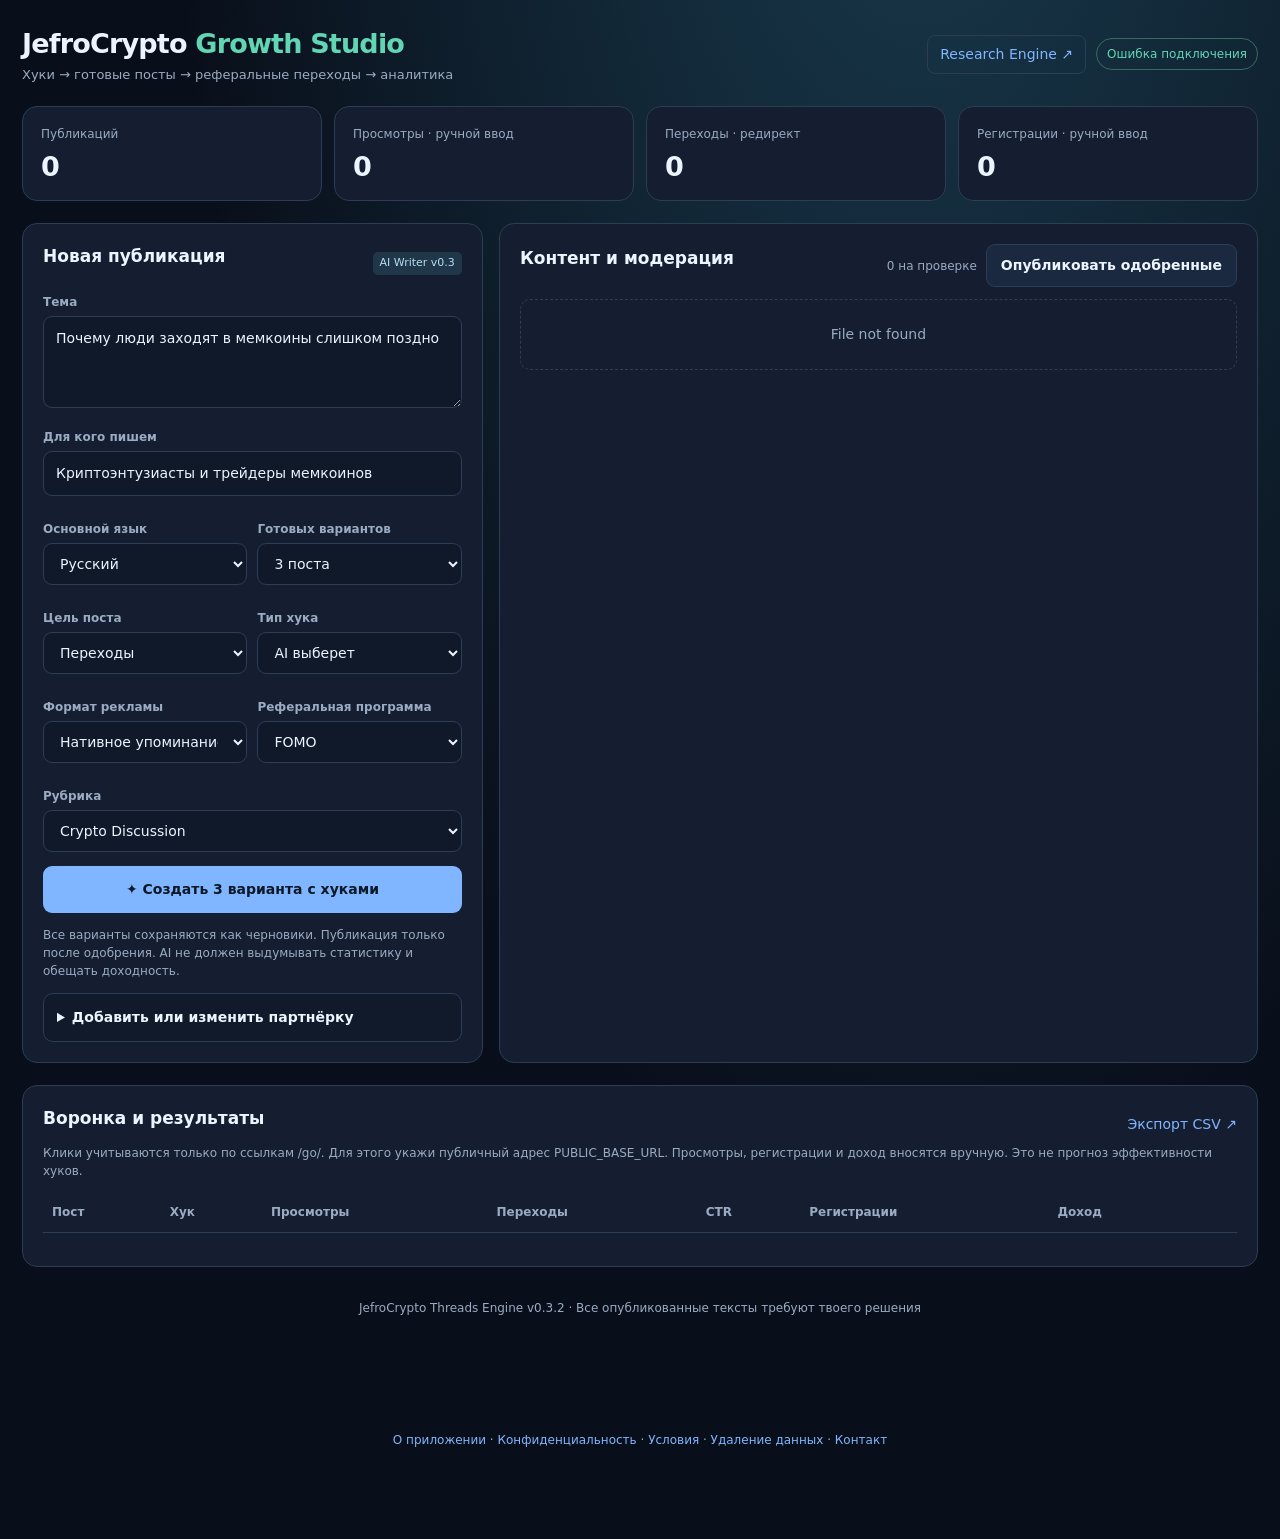
==== app/static/index.html @ 82c60bdb "Add files via upload" ====
<!doctype html>
<html lang="ru">
<head>
<meta charset="utf-8"><meta name="viewport" content="width=device-width, initial-scale=1">
<title>JefroCrypto · Growth Studio</title>
<style>
:root{color-scheme:dark;--bg:#090f1a;--panel:#141e30;--raised:#1b2940;--line:#2c3d55;--ink:#ecf4ff;--muted:#9aabc2;--mint:#62d6b4;--blue:#80b6ff;--orange:#ffc889;--bad:#ff8ba0}
*{box-sizing:border-box}body{margin:0;background:radial-gradient(ellipse at 72% -20%,#193b4e 0%,transparent 58%),var(--bg);color:var(--ink);font:14px/1.5 system-ui,-apple-system,Segoe UI,Arial,sans-serif}a{color:var(--blue);text-decoration:none}a:hover{text-decoration:underline}h1{font-size:27px;letter-spacing:-.8px;margin:0}h2{font-size:17px;margin:0 0 13px}h3{font-size:14px;margin:0}.wrap{max-width:1370px;margin:auto;padding:24px 22px 90px}.top{display:flex;justify-content:space-between;gap:16px;align-items:center;flex-wrap:wrap}.subtitle{color:var(--muted);font-size:13px}.nav{display:flex;gap:10px;align-items:center;flex-wrap:wrap}.nav a{border:1px solid var(--line);border-radius:8px;padding:8px 12px}.chip{font-size:12px;color:var(--mint);border:1px solid #356b62;border-radius:30px;padding:6px 10px}.stats{display:grid;grid-template-columns:repeat(4,1fr);gap:12px;margin:22px 0}.stat,.panel,.post{background:var(--panel);border:1px solid var(--line);border-radius:15px}.stat{padding:16px 18px}.stat strong{font-size:27px;display:block;line-height:1.3;margin-top:5px}.muted{color:var(--muted)}.small{font-size:12px}.layout{display:grid;grid-template-columns:minmax(320px,.85fr) minmax(380px,1.4fr);gap:16px}.panel{padding:20px}.field{margin:10px 0 14px}.field label{display:block;margin-bottom:5px;color:var(--muted);font-size:12px;font-weight:650}.fieldrow{display:grid;grid-template-columns:1fr 1fr;gap:10px}.field input,.field select,.field textarea,dialog input,dialog textarea{width:100%;border:1px solid var(--line);border-radius:9px;background:#10192a;padding:11px 12px;color:var(--ink);font:inherit;outline:0}.field input:focus,.field textarea:focus,.field select:focus{border-color:var(--blue)}.field textarea{min-height:92px;resize:vertical}button{font:inherit;cursor:pointer;border:0;border-radius:9px;padding:10px 14px;background:var(--blue);font-weight:700;color:#0b1828}button:hover{filter:brightness(1.06)}button.secondary{background:var(--raised);color:var(--ink);border:1px solid var(--line)}button.warn{background:#3b2735;color:#ff9eac;border:1px solid #74404b}button:disabled{opacity:.4;cursor:not-allowed}.row{display:flex;align-items:center;gap:9px;flex-wrap:wrap}.space{display:flex;align-items:center;justify-content:space-between;gap:10px;flex-wrap:wrap}.full{width:100%}.notice{font-size:12px;color:var(--muted);margin:13px 0 0}.post{padding:17px;margin-bottom:12px}.postheader{display:flex;gap:12px;justify-content:space-between;align-items:center;margin-bottom:12px}.tag{border-radius:5px;background:#20374a;color:#b4dff1;padding:3px 7px;font-size:11px}.postbody{white-space:pre-wrap;overflow-wrap:anywhere;line-height:1.65;font-size:14px}.postfooter{border-top:1px solid var(--line);margin-top:13px;padding-top:11px}.stack{display:grid;gap:11px}.section{margin-top:22px}.tablewrap{overflow:auto}table{width:100%;border-collapse:collapse;min-width:730px;font-size:13px}th,td{border-bottom:1px solid var(--line);padding:11px 9px;text-align:left}th{font-size:12px;color:var(--muted);font-weight:600}td{vertical-align:middle}.bad{color:var(--bad)}.good{color:var(--mint)}.badge{background:#2a3648;border-radius:7px;padding:4px 7px;font-size:11px}.empty{padding:24px;color:var(--muted);text-align:center;border:1px dashed var(--line);border-radius:10px}.status{font-size:11px;font-weight:700;color:var(--mint)}.status.publish_uncertain{color:var(--bad)}.status.rejected{color:var(--muted)}.status.pending_review{color:var(--orange)}.meter{font-size:12px;color:var(--muted)}.maincta{padding:13px}.subpanel{border:1px solid var(--line);border-radius:10px;padding:13px;margin-top:13px;background:#101a2b}details summary{cursor:pointer;font-weight:650}dialog{background:var(--panel);color:var(--ink);border:1px solid var(--line);padding:22px;border-radius:12px;width:min(440px,92vw)}dialog::backdrop{background:#000a}dialog label{display:block;margin:12px 0 4px;color:var(--muted);font-size:12px}footer{color:var(--muted);text-align:center;font-size:12px;margin-top:32px}
@media(max-width:900px){.layout{grid-template-columns:1fr}.stats{grid-template-columns:repeat(2,1fr)}}@media(max-width:530px){.wrap{padding:18px 12px 60px}.fieldrow{grid-template-columns:1fr}.stats{gap:8px}.stat{padding:10px}.stat strong{font-size:23px}.panel{padding:14px}}
</style>
</head>
<body><main class="wrap">
<header class="top"><div><h1>JefroCrypto <span style="color:var(--mint)">Growth Studio</span></h1><div class="subtitle">Хуки → готовые посты → реферальные переходы → аналитика</div></div><div class="nav"><a href="/research">Research Engine ↗</a><span id="health" class="chip">Проверка…</span></div></header>
<div class="stats"><div class="stat"><span class="muted small">Публикаций</span><strong id="total">0</strong></div><div class="stat"><span class="muted small">Просмотры · ручной ввод</span><strong id="views">0</strong></div><div class="stat"><span class="muted small">Переходы · редирект</span><strong id="clicks">0</strong></div><div class="stat"><span class="muted small">Регистрации · ручной ввод</span><strong id="signups">0</strong></div></div>
<div class="layout">
<section class="panel"><div class="space"><h2>Новая публикация</h2><span class="tag">AI Writer v0.3</span></div>
<div class="field"><label for="topic">Тема</label><textarea id="topic" placeholder="Почему люди заходят в мемкоины слишком поздно">Почему люди заходят в мемкоины слишком поздно</textarea></div>
<div class="field"><label for="audience">Для кого пишем</label><input id="audience" value="Криптоэнтузиасты и трейдеры мемкоинов"></div>
<div class="fieldrow"><div class="field"><label for="language">Основной язык</label><select id="language"><option value="ru" selected>Русский</option><option value="en">English</option></select></div><div class="field"><label for="variants">Готовых вариантов</label><select id="variants"><option value="3" selected>3 поста</option><option value="2">2 поста</option><option value="1">1 пост</option><option value="5">5 постов</option></select></div></div>
<div class="fieldrow"><div class="field"><label for="goal">Цель поста</label><select id="goal"><option value="clicks" selected>Переходы</option><option value="reach">Охват</option><option value="discussion">Обсуждения</option><option value="signup">Регистрации</option></select></div><div class="field"><label for="hook_type">Тип хука</label><select id="hook_type"><option value="auto" selected>AI выберет</option><option value="contrarian">Спорное мнение</option><option value="curiosity">Интрига</option><option value="pain_point">Боль аудитории</option><option value="comparison">Сравнение</option><option value="debate">Дискуссия</option><option value="story">История</option></select></div></div>
<div class="fieldrow"><div class="field"><label for="promotion_style">Формат рекламы</label><select id="promotion_style"><option value="soft" selected>Нативное упоминание</option><option value="none">Без рекламы</option><option value="direct">Прямой оффер</option></select></div><div class="field"><label for="offer_slug">Реферальная программа</label><select id="offer_slug"><option value="fomo">FOMO</option></select></div></div>
<div class="field"><label for="category">Рубрика</label><select id="category"><option>Crypto Discussion</option><option>Memecoins</option><option>Solana / DeFi</option><option>RWA / Tokenization</option><option>Smart Money</option><option>Trading Insights</option><option>FOMO Product</option></select></div>
<button id="generate" class="full maincta" onclick="generatePosts()">✦ Создать 3 варианта с хуками</button><p class="notice">Все варианты сохраняются как черновики. Публикация только после одобрения. AI не должен выдумывать статистику и обещать доходность.</p>
<details class="subpanel"><summary>Добавить или изменить партнёрку</summary><div class="field"><label>Slug · латиницей</label><input id="offer_new_slug" placeholder="my-offer"></div><div class="field"><label>Название</label><input id="offer_new_name" placeholder="Новый продукт"></div><div class="field"><label>Реферальная HTTPS-ссылка</label><input id="offer_new_url" placeholder="https://example.com/ref/..."></div><div class="field"><label>Описание (только проверенные сведения)</label><textarea id="offer_new_desc" placeholder="Что делает продукт"></textarea></div><button class="secondary" onclick="saveOffer()">Сохранить оффер</button><p class="notice">Для обновления укажи существующий slug. Ссылка не отправляется в AI, если реклама выключена.</p></details>
</section>
<section class="panel"><div class="space"><h2>Контент и модерация</h2><div class="row"><span class="small muted" id="pending">0 на проверке</span><button class="secondary" id="publishAll" onclick="publishApproved()">Опубликовать одобренные</button></div></div><div id="generationInfo" class="notice" style="margin:0 0 12px"></div><div id="posts"><div class="empty">Загружаю черновики…</div></div></section>
</div>
<section class="panel section"><div class="space"><h2>Воронка и результаты</h2><a href="/api/growth/export.csv">Экспорт CSV ↗</a></div><div class="small muted" style="margin-bottom:12px">Клики учитываются только по ссылкам /go/. Для этого укажи публичный адрес PUBLIC_BASE_URL. Просмотры, регистрации и доход вносятся вручную. Это не прогноз эффективности хуков.</div><div class="tablewrap"><table><thead><tr><th>Пост</th><th>Хук</th><th>Просмотры</th><th>Переходы</th><th>CTR</th><th>Регистрации</th><th>Доход</th><th></th></tr></thead><tbody id="metricsRows"></tbody></table></div><div id="insight" class="notice"></div><div id="mix" class="notice"></div></section>
<dialog id="metricsDialog"><h2>Результаты поста <span id="metricsTitle"></span></h2><input type="hidden" id="metricPostId"><label>Просмотры</label><input type="number" min="0" id="mviews"><label>Лайки</label><input type="number" min="0" id="mlikes"><label>Ответы</label><input type="number" min="0" id="mreplies"><label>Репосты</label><input type="number" min="0" id="mreposts"><label>Регистрации (из партнёрского кабинета)</label><input type="number" min="0" id="mregistrations"><label>Доход (в выбранной тобой валюте)</label><input type="number" min="0" step="0.01" id="mrevenue"><div class="row" style="margin-top:20px"><button onclick="saveMetrics()">Сохранить</button><button class="secondary" onclick="document.getElementById('metricsDialog').close()">Отмена</button></div></dialog>
<footer>JefroCrypto Threads Engine v0.3.2 · Все опубликованные тексты требуют твоего решения</footer>
</main>
<script>
'use strict';
const $ = id => document.getElementById(id);
let currentRows=[], currentAnalytics=[];
const esc = s=>String(s??'').replace(/[&<>"']/g,c=>({'&':'&amp;','<':'&lt;','>':'&gt;','"':'&quot;',"'":'&#39;'}[c]));
const num = n=>Number(n||0).toLocaleString('ru-RU');
async function api(path,opts={}){const r=await fetch(path,{headers:{'Content-Type':'application/json'},...opts});let d=await r.json().catch(()=>({detail:r.statusText}));if(!r.ok){let msg=typeof d.detail==='string'?d.detail:JSON.stringify(d.detail||d);throw new Error(msg)}return d}
function statusName(s){return ({pending_review:'На проверке',approved:'Одобрен',published:'Опубликован',rejected:'Отклонён',publishing:'Публикуется',publish_uncertain:'Проверить Threads!',draft:'Черновик'})[s]||s}
function postHtml(p){let live=!['published','publishing','publish_uncertain'].includes(p.status);return `<article class="post"><div class="postheader"><div class="row"><span class="tag">${esc(p.hook_type||p.category)}</span>${p.editorial_score!=null?`<span class="meter">Редакторская оценка ${num(p.editorial_score)}/100</span>`:''}<span class="muted small">${esc((p.language||'ru').toUpperCase())}</span></div><span class="status ${esc(p.status)}">${esc(statusName(p.status))}</span></div><div class="postbody" id="post-${p.id}">${esc(p.text)}</div><div class="postfooter row">${live?`<button class="secondary" onclick="editPost(${p.id})">Изменить</button><button onclick="approvePost(${p.id})" ${p.status==='approved'?'disabled':''}>Одобрить</button><button onclick="publishPost(${p.id})" ${p.status!=='approved'?'disabled':''}>Опубликовать</button><button class="warn" onclick="rejectPost(${p.id})">Отклонить</button>`:''}${p.status==='publish_uncertain'?`<button class="warn" onclick="resetPost(${p.id})">Я проверил Threads, сбросить</button>`:''}<button class="secondary" onclick="copyText(${p.id})">Копировать</button></div></article>`}
async function load(){try{const [health,offers,posts,analytics]=await Promise.all([api('/api/health'),api('/api/growth/offers'),api('/api/posts'),api('/api/growth/analytics')]);currentRows=posts;currentAnalytics=analytics.posts;$('health').textContent=`AI ${health.ai_configured?'✓':'×'} · Threads ${health.threads_configured?'✓':'×'}`;$('publishAll').style.display=health.threads_configured?'':'none';$('total').textContent=num(analytics.totals.posts);$('views').textContent=num(analytics.totals.views);$('clicks').textContent=num(analytics.totals.clicks);$('signups').textContent=num(analytics.totals.registrations);$('pending').textContent=posts.filter(p=>p.status==='pending_review'||p.status==='approved').length+' на проверке';$('posts').innerHTML=posts.length?posts.map(postHtml).join(''):'<div class="empty">Пока нет постов. Сгенерируй первый.</div>';let prior=$('offer_slug').value;$('offer_slug').innerHTML=offers.filter(o=>o.active).map(o=>`<option value="${esc(o.slug)}">${esc(o.name)}</option>`).join('');if(offers.some(o=>o.slug===prior&&o.active))$('offer_slug').value=prior;$('metricsRows').innerHTML=currentAnalytics.map(p=>`<tr><td title="${esc(p.text_preview)}">#${p.id} · ${esc(p.status)}</td><td>${esc(p.hook_type||'—')}</td><td>${p.views==null?'—':num(p.views)}</td><td>${num(p.clicks)}</td><td>${p.ctr_percent==null?'—':p.ctr_percent+'%'}</td><td>${p.registrations==null?'—':num(p.registrations)}</td><td>${p.revenue==null?'—':num(p.revenue)}</td><td><button class="secondary" onclick="editMetrics(${p.id})">Внести</button></td></tr>`).join('')||'<tr><td colspan="8" class="muted">Нет данных</td></tr>';$('mix').textContent='Контент-микс (ориентир 70% без промо / 20% нативный / 10% прямой): следующий формат для теста — '+({none:'без рекламы',soft:'нативный',direct:'прямой'})[analytics.content_mix.suggested_next]+'.';$('insight').textContent=analytics.hook_insights.length?'По типам хуков: '+analytics.hook_insights.map(h=>`${h.hook_type} · ${h.ctr_percent??'нет CTR'}% (n=${h.posts})`).join(' · '):'Пока мало данных. После публикаций и первых переходов здесь появится сравнение хуков.';}catch(e){$('health').textContent='Ошибка подключения';$('posts').innerHTML=`<div class="empty bad">${esc(e.message)}</div>`}}
$('variants').addEventListener('change',()=>{$('generate').textContent='✦ Создать '+$('variants').value+' варианта с хуками'});
async function generatePosts(){if(!$('topic').value.trim())return alert('Добавь тему');const btn=$('generate');btn.disabled=true;btn.textContent='AI пишет варианты…';const b={topic:$('topic').value,category:$('category').value,language:$('language').value,goal:$('goal').value,hook_type:$('hook_type').value,promotion_style:$('promotion_style').value,offer_slug:$('promotion_style').value==='none'?null:$('offer_slug').value,audience:$('audience').value,variants:Number($('variants').value)};try{const res=await api('/api/growth/generate',{method:'POST',body:JSON.stringify(b)});$('generationInfo').textContent=`Кампания #${res.campaign_id}: создано ${res.posts.length} черновиков. ${res.tracking_enabled?'Трекинг ссылок включён.':'Переходы пока не считаются: настрой PUBLIC_BASE_URL.'}`;await load()}catch(e){alert('Ошибка генерации: '+e.message)}finally{btn.disabled=false;btn.textContent='✦ Создать '+$('variants').value+' варианта с хуками'}}
async function editPost(id){let p=currentRows.find(x=>x.id===id);const value=prompt('Редактировать текст публикации (до 500 символов):',p.text);if(value===null)return;try{await api(`/api/posts/${id}`,{method:'PATCH',body:JSON.stringify({text:value})});await load()}catch(e){alert(e.message)}}
async function approvePost(id){try{await api(`/api/posts/${id}/approve`,{method:'POST'});await load()}catch(e){alert(e.message)}}
async function rejectPost(id){if(!confirm('Отклонить публикацию?'))return;try{await api(`/api/posts/${id}/reject`,{method:'POST'});await load()}catch(e){alert(e.message)}}
async function publishPost(id){if(!confirm('Опубликовать одобренный пост в Threads?'))return;try{await api(`/api/posts/${id}/publish`,{method:'POST'});await load()}catch(e){alert(e.message);await load()}}
async function resetPost(id){if(!confirm('Ты лично проверил Threads и убедился, что этот пост НЕ опубликован? Иначе будет дубль.'))return;try{await api(`/api/posts/${id}/reset-publish`,{method:'POST'});await load()}catch(e){alert(e.message)}}
async function publishApproved(){if(!confirm('Отправить все одобренные посты в Threads?'))return;try{const r=await api('/api/research/autopublish/run',{method:'POST'});alert(`Опубликовано: ${(r.published||[]).length}; ошибок: ${(r.errors||[]).length}`);await load()}catch(e){alert(e.message)}}
async function copyText(id){const p=currentRows.find(x=>x.id===id);try{await navigator.clipboard.writeText(p.text)}catch(e){prompt('Скопируй текст:',p.text)}}
async function saveOffer(){let slug=$('offer_new_slug').value.trim().toLowerCase(),name=$('offer_new_name').value.trim(),url=$('offer_new_url').value.trim();if(!slug||!name||!url)return alert('Нужны slug, название и ссылка');const body={slug,name,referral_url:url,description:$('offer_new_desc').value,target_audience:'Криптоэнтузиасты',benefits:[],active:true};let exists=[...$('offer_slug').options].some(x=>x.value===slug);try{await api('/api/growth/offers'+(exists?'/'+slug:''),{method:exists?'PUT':'POST',body:JSON.stringify(body)});await load();$('offer_slug').value=slug;alert('Оффер сохранён')}catch(e){alert(e.message)}}
function editMetrics(id){const p=currentAnalytics.find(x=>x.id===id);$('metricsTitle').textContent='#'+id;$('metricPostId').value=id;for(const key of ['views','likes','replies','reposts','registrations','revenue'])$('m'+key).value=p[key]??'';$('metricsDialog').showModal()}
async function saveMetrics(){let body={};for(const key of ['views','likes','replies','reposts','registrations','revenue']){let raw=$('m'+key).value;if(raw!=='')body[key]=Number(raw)}try{await api('/api/growth/posts/'+$('metricPostId').value+'/metrics',{method:'PUT',body:JSON.stringify(body)});$('metricsDialog').close();await load()}catch(e){alert(e.message)}}
load();
</script>
<footer class="wrap"><a href="/meta">О приложении</a> · <a href="/privacy">Конфиденциальность</a> · <a href="/terms">Условия</a> · <a href="/data-deletion">Удаление данных</a> · <a href="mailto:jefrocrypto@gmail.com">Контакт</a></footer>
</body></html>
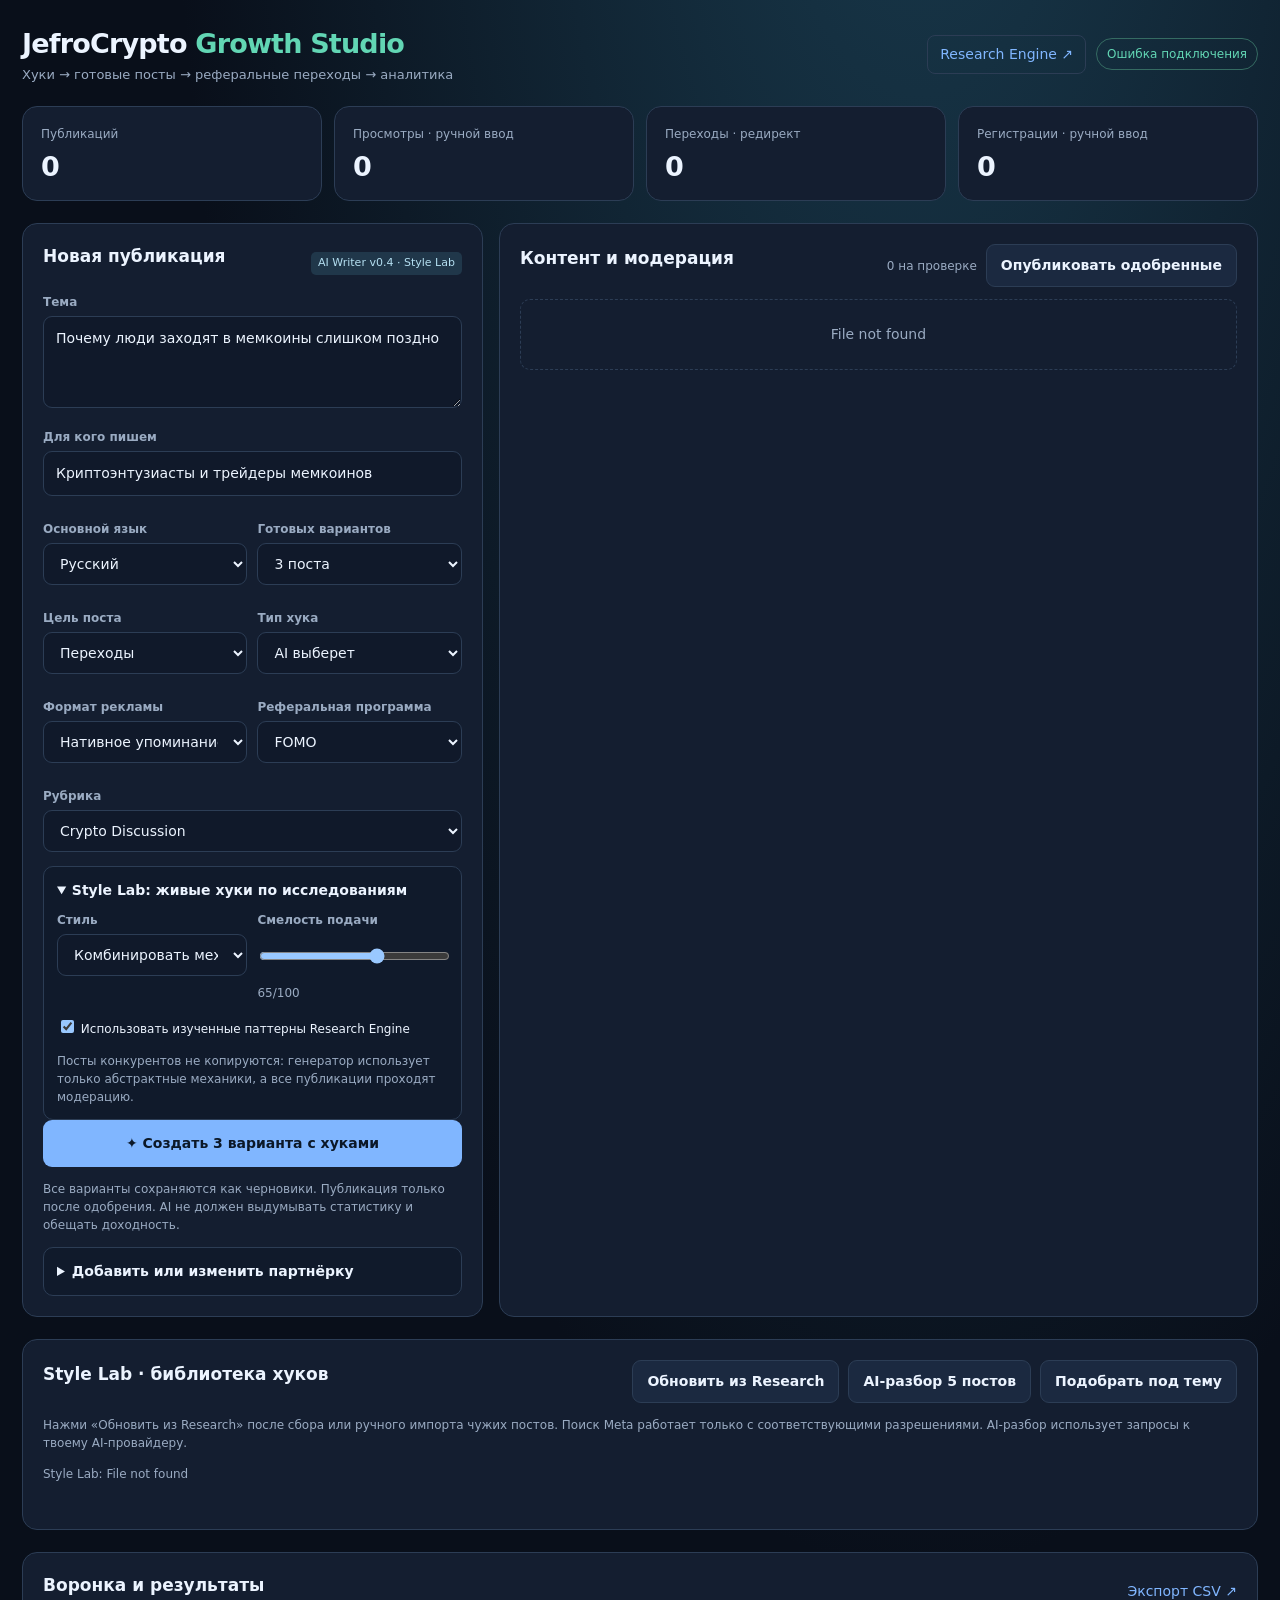
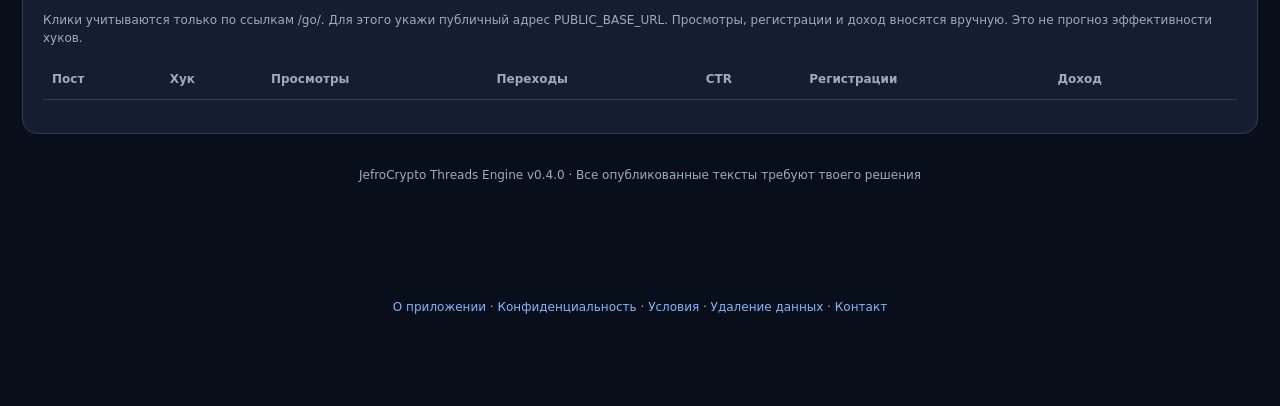
==== commit ebac72de: "Add files via upload" ====
--- a/app/static/index.html
+++ b/app/static/index.html
@@ -13,21 +13,26 @@
 <header class="top"><div><h1>JefroCrypto <span style="color:var(--mint)">Growth Studio</span></h1><div class="subtitle">Хуки → готовые посты → реферальные переходы → аналитика</div></div><div class="nav"><a href="/research">Research Engine ↗</a><span id="health" class="chip">Проверка…</span></div></header>
 <div class="stats"><div class="stat"><span class="muted small">Публикаций</span><strong id="total">0</strong></div><div class="stat"><span class="muted small">Просмотры · ручной ввод</span><strong id="views">0</strong></div><div class="stat"><span class="muted small">Переходы · редирект</span><strong id="clicks">0</strong></div><div class="stat"><span class="muted small">Регистрации · ручной ввод</span><strong id="signups">0</strong></div></div>
 <div class="layout">
-<section class="panel"><div class="space"><h2>Новая публикация</h2><span class="tag">AI Writer v0.3</span></div>
+<section class="panel"><div class="space"><h2>Новая публикация</h2><span class="tag">AI Writer v0.4 · Style Lab</span></div>
 <div class="field"><label for="topic">Тема</label><textarea id="topic" placeholder="Почему люди заходят в мемкоины слишком поздно">Почему люди заходят в мемкоины слишком поздно</textarea></div>
 <div class="field"><label for="audience">Для кого пишем</label><input id="audience" value="Криптоэнтузиасты и трейдеры мемкоинов"></div>
 <div class="fieldrow"><div class="field"><label for="language">Основной язык</label><select id="language"><option value="ru" selected>Русский</option><option value="en">English</option></select></div><div class="field"><label for="variants">Готовых вариантов</label><select id="variants"><option value="3" selected>3 поста</option><option value="2">2 поста</option><option value="1">1 пост</option><option value="5">5 постов</option></select></div></div>
 <div class="fieldrow"><div class="field"><label for="goal">Цель поста</label><select id="goal"><option value="clicks" selected>Переходы</option><option value="reach">Охват</option><option value="discussion">Обсуждения</option><option value="signup">Регистрации</option></select></div><div class="field"><label for="hook_type">Тип хука</label><select id="hook_type"><option value="auto" selected>AI выберет</option><option value="contrarian">Спорное мнение</option><option value="curiosity">Интрига</option><option value="pain_point">Боль аудитории</option><option value="comparison">Сравнение</option><option value="debate">Дискуссия</option><option value="story">История</option></select></div></div>
 <div class="fieldrow"><div class="field"><label for="promotion_style">Формат рекламы</label><select id="promotion_style"><option value="soft" selected>Нативное упоминание</option><option value="none">Без рекламы</option><option value="direct">Прямой оффер</option></select></div><div class="field"><label for="offer_slug">Реферальная программа</label><select id="offer_slug"><option value="fomo">FOMO</option></select></div></div>
 <div class="field"><label for="category">Рубрика</label><select id="category"><option>Crypto Discussion</option><option>Memecoins</option><option>Solana / DeFi</option><option>RWA / Tokenization</option><option>Smart Money</option><option>Trading Insights</option><option>FOMO Product</option></select></div>
+<details class="subpanel" open><summary>Style Lab: живые хуки по исследованиям</summary>
+<div class="fieldrow"><div class="field"><label for="writing_style">Стиль</label><select id="writing_style"><option value="mixed">Комбинировать механики</option><option value="разговорный">Разговорный</option><option value="аналитический">Аналитический</option><option value="провокационный">Провокационный</option></select></div><div class="field"><label for="style_intensity">Смелость подачи</label><input id="style_intensity" type="range" min="0" max="100" value="65" style="width:100%"><span id="intensityText" class="muted small">65/100</span></div></div>
+<label class="small"><input type="checkbox" id="use_style_lab" checked> Использовать изученные паттерны Research Engine</label><p class="notice">Посты конкурентов не копируются: генератор использует только абстрактные механики, а все публикации проходят модерацию.</p>
+</details>
 <button id="generate" class="full maincta" onclick="generatePosts()">✦ Создать 3 варианта с хуками</button><p class="notice">Все варианты сохраняются как черновики. Публикация только после одобрения. AI не должен выдумывать статистику и обещать доходность.</p>
 <details class="subpanel"><summary>Добавить или изменить партнёрку</summary><div class="field"><label>Slug · латиницей</label><input id="offer_new_slug" placeholder="my-offer"></div><div class="field"><label>Название</label><input id="offer_new_name" placeholder="Новый продукт"></div><div class="field"><label>Реферальная HTTPS-ссылка</label><input id="offer_new_url" placeholder="https://example.com/ref/..."></div><div class="field"><label>Описание (только проверенные сведения)</label><textarea id="offer_new_desc" placeholder="Что делает продукт"></textarea></div><button class="secondary" onclick="saveOffer()">Сохранить оффер</button><p class="notice">Для обновления укажи существующий slug. Ссылка не отправляется в AI, если реклама выключена.</p></details>
 </section>
 <section class="panel"><div class="space"><h2>Контент и модерация</h2><div class="row"><span class="small muted" id="pending">0 на проверке</span><button class="secondary" id="publishAll" onclick="publishApproved()">Опубликовать одобренные</button></div></div><div id="generationInfo" class="notice" style="margin:0 0 12px"></div><div id="posts"><div class="empty">Загружаю черновики…</div></div></section>
 </div>
+<section class="panel section" id="styleLab"><div class="space"><h2>Style Lab · библиотека хуков</h2><div class="row"><button class="secondary" onclick="syncStyles()">Обновить из Research</button><button class="secondary" onclick="analyzeStyles()">AI-разбор 5 постов</button><button class="secondary" onclick="previewStyles()">Подобрать под тему</button></div></div><p class="notice">Нажми «Обновить из Research» после сбора или ручного импорта чужих постов. Поиск Meta работает только с соответствующими разрешениями. AI-разбор использует запросы к твоему AI-провайдеру.</p><div id="styleStatus" class="notice">Загружаем библиотеку…</div><div id="styleMatches" class="stack" style="margin-top:14px"></div><div id="stylePatterns" class="stack" style="margin-top:12px"></div></section>
 <section class="panel section"><div class="space"><h2>Воронка и результаты</h2><a href="/api/growth/export.csv">Экспорт CSV ↗</a></div><div class="small muted" style="margin-bottom:12px">Клики учитываются только по ссылкам /go/. Для этого укажи публичный адрес PUBLIC_BASE_URL. Просмотры, регистрации и доход вносятся вручную. Это не прогноз эффективности хуков.</div><div class="tablewrap"><table><thead><tr><th>Пост</th><th>Хук</th><th>Просмотры</th><th>Переходы</th><th>CTR</th><th>Регистрации</th><th>Доход</th><th></th></tr></thead><tbody id="metricsRows"></tbody></table></div><div id="insight" class="notice"></div><div id="mix" class="notice"></div></section>
 <dialog id="metricsDialog"><h2>Результаты поста <span id="metricsTitle"></span></h2><input type="hidden" id="metricPostId"><label>Просмотры</label><input type="number" min="0" id="mviews"><label>Лайки</label><input type="number" min="0" id="mlikes"><label>Ответы</label><input type="number" min="0" id="mreplies"><label>Репосты</label><input type="number" min="0" id="mreposts"><label>Регистрации (из партнёрского кабинета)</label><input type="number" min="0" id="mregistrations"><label>Доход (в выбранной тобой валюте)</label><input type="number" min="0" step="0.01" id="mrevenue"><div class="row" style="margin-top:20px"><button onclick="saveMetrics()">Сохранить</button><button class="secondary" onclick="document.getElementById('metricsDialog').close()">Отмена</button></div></dialog>
-<footer>JefroCrypto Threads Engine v0.3.2 · Все опубликованные тексты требуют твоего решения</footer>
+<footer>JefroCrypto Threads Engine v0.4.0 · Все опубликованные тексты требуют твоего решения</footer>
 </main>
 <script>
 'use strict';
@@ -40,7 +45,7 @@
 function postHtml(p){let live=!['published','publishing','publish_uncertain'].includes(p.status);return `<article class="post"><div class="postheader"><div class="row"><span class="tag">${esc(p.hook_type||p.category)}</span>${p.editorial_score!=null?`<span class="meter">Редакторская оценка ${num(p.editorial_score)}/100</span>`:''}<span class="muted small">${esc((p.language||'ru').toUpperCase())}</span></div><span class="status ${esc(p.status)}">${esc(statusName(p.status))}</span></div><div class="postbody" id="post-${p.id}">${esc(p.text)}</div><div class="postfooter row">${live?`<button class="secondary" onclick="editPost(${p.id})">Изменить</button><button onclick="approvePost(${p.id})" ${p.status==='approved'?'disabled':''}>Одобрить</button><button onclick="publishPost(${p.id})" ${p.status!=='approved'?'disabled':''}>Опубликовать</button><button class="warn" onclick="rejectPost(${p.id})">Отклонить</button>`:''}${p.status==='publish_uncertain'?`<button class="warn" onclick="resetPost(${p.id})">Я проверил Threads, сбросить</button>`:''}<button class="secondary" onclick="copyText(${p.id})">Копировать</button></div></article>`}
 async function load(){try{const [health,offers,posts,analytics]=await Promise.all([api('/api/health'),api('/api/growth/offers'),api('/api/posts'),api('/api/growth/analytics')]);currentRows=posts;currentAnalytics=analytics.posts;$('health').textContent=`AI ${health.ai_configured?'✓':'×'} · Threads ${health.threads_configured?'✓':'×'}`;$('publishAll').style.display=health.threads_configured?'':'none';$('total').textContent=num(analytics.totals.posts);$('views').textContent=num(analytics.totals.views);$('clicks').textContent=num(analytics.totals.clicks);$('signups').textContent=num(analytics.totals.registrations);$('pending').textContent=posts.filter(p=>p.status==='pending_review'||p.status==='approved').length+' на проверке';$('posts').innerHTML=posts.length?posts.map(postHtml).join(''):'<div class="empty">Пока нет постов. Сгенерируй первый.</div>';let prior=$('offer_slug').value;$('offer_slug').innerHTML=offers.filter(o=>o.active).map(o=>`<option value="${esc(o.slug)}">${esc(o.name)}</option>`).join('');if(offers.some(o=>o.slug===prior&&o.active))$('offer_slug').value=prior;$('metricsRows').innerHTML=currentAnalytics.map(p=>`<tr><td title="${esc(p.text_preview)}">#${p.id} · ${esc(p.status)}</td><td>${esc(p.hook_type||'—')}</td><td>${p.views==null?'—':num(p.views)}</td><td>${num(p.clicks)}</td><td>${p.ctr_percent==null?'—':p.ctr_percent+'%'}</td><td>${p.registrations==null?'—':num(p.registrations)}</td><td>${p.revenue==null?'—':num(p.revenue)}</td><td><button class="secondary" onclick="editMetrics(${p.id})">Внести</button></td></tr>`).join('')||'<tr><td colspan="8" class="muted">Нет данных</td></tr>';$('mix').textContent='Контент-микс (ориентир 70% без промо / 20% нативный / 10% прямой): следующий формат для теста — '+({none:'без рекламы',soft:'нативный',direct:'прямой'})[analytics.content_mix.suggested_next]+'.';$('insight').textContent=analytics.hook_insights.length?'По типам хуков: '+analytics.hook_insights.map(h=>`${h.hook_type} · ${h.ctr_percent??'нет CTR'}% (n=${h.posts})`).join(' · '):'Пока мало данных. После публикаций и первых переходов здесь появится сравнение хуков.';}catch(e){$('health').textContent='Ошибка подключения';$('posts').innerHTML=`<div class="empty bad">${esc(e.message)}</div>`}}
 $('variants').addEventListener('change',()=>{$('generate').textContent='✦ Создать '+$('variants').value+' варианта с хуками'});
-async function generatePosts(){if(!$('topic').value.trim())return alert('Добавь тему');const btn=$('generate');btn.disabled=true;btn.textContent='AI пишет варианты…';const b={topic:$('topic').value,category:$('category').value,language:$('language').value,goal:$('goal').value,hook_type:$('hook_type').value,promotion_style:$('promotion_style').value,offer_slug:$('promotion_style').value==='none'?null:$('offer_slug').value,audience:$('audience').value,variants:Number($('variants').value)};try{const res=await api('/api/growth/generate',{method:'POST',body:JSON.stringify(b)});$('generationInfo').textContent=`Кампания #${res.campaign_id}: создано ${res.posts.length} черновиков. ${res.tracking_enabled?'Трекинг ссылок включён.':'Переходы пока не считаются: настрой PUBLIC_BASE_URL.'}`;await load()}catch(e){alert('Ошибка генерации: '+e.message)}finally{btn.disabled=false;btn.textContent='✦ Создать '+$('variants').value+' варианта с хуками'}}
+async function generatePosts(){if(!$('topic').value.trim())return alert('Добавь тему');const btn=$('generate');btn.disabled=true;btn.textContent='AI пишет варианты…';const b={topic:$('topic').value,category:$('category').value,language:$('language').value,goal:$('goal').value,hook_type:$('hook_type').value,promotion_style:$('promotion_style').value,offer_slug:$('promotion_style').value==='none'?null:$('offer_slug').value,audience:$('audience').value,variants:Number($('variants').value), use_style_lab:$('use_style_lab').checked, writing_style:$('writing_style').value, style_intensity:Number($('style_intensity').value)};try{const res=await api('/api/growth/generate',{method:'POST',body:JSON.stringify(b)});$('generationInfo').textContent=`Кампания #${res.campaign_id}: создано ${res.posts.length} черновиков. ${res.tracking_enabled?'Трекинг ссылок включён.':'Переходы пока не считаются: настрой PUBLIC_BASE_URL.'} Style Lab: использовано ${res.style_sources?.length||0} источников.`;await load()}catch(e){alert('Ошибка генерации: '+e.message)}finally{btn.disabled=false;btn.textContent='✦ Создать '+$('variants').value+' варианта с хуками'}}
 async function editPost(id){let p=currentRows.find(x=>x.id===id);const value=prompt('Редактировать текст публикации (до 500 символов):',p.text);if(value===null)return;try{await api(`/api/posts/${id}`,{method:'PATCH',body:JSON.stringify({text:value})});await load()}catch(e){alert(e.message)}}
 async function approvePost(id){try{await api(`/api/posts/${id}/approve`,{method:'POST'});await load()}catch(e){alert(e.message)}}
 async function rejectPost(id){if(!confirm('Отклонить публикацию?'))return;try{await api(`/api/posts/${id}/reject`,{method:'POST'});await load()}catch(e){alert(e.message)}}
@@ -51,7 +56,13 @@
 async function saveOffer(){let slug=$('offer_new_slug').value.trim().toLowerCase(),name=$('offer_new_name').value.trim(),url=$('offer_new_url').value.trim();if(!slug||!name||!url)return alert('Нужны slug, название и ссылка');const body={slug,name,referral_url:url,description:$('offer_new_desc').value,target_audience:'Криптоэнтузиасты',benefits:[],active:true};let exists=[...$('offer_slug').options].some(x=>x.value===slug);try{await api('/api/growth/offers'+(exists?'/'+slug:''),{method:exists?'PUT':'POST',body:JSON.stringify(body)});await load();$('offer_slug').value=slug;alert('Оффер сохранён')}catch(e){alert(e.message)}}
 function editMetrics(id){const p=currentAnalytics.find(x=>x.id===id);$('metricsTitle').textContent='#'+id;$('metricPostId').value=id;for(const key of ['views','likes','replies','reposts','registrations','revenue'])$('m'+key).value=p[key]??'';$('metricsDialog').showModal()}
 async function saveMetrics(){let body={};for(const key of ['views','likes','replies','reposts','registrations','revenue']){let raw=$('m'+key).value;if(raw!=='')body[key]=Number(raw)}try{await api('/api/growth/posts/'+$('metricPostId').value+'/metrics',{method:'PUT',body:JSON.stringify(body)});$('metricsDialog').close();await load()}catch(e){alert(e.message)}}
-load();
+async function loadStyles(){try{const [stats,patterns]=await Promise.all([api('/api/style-lab/stats'),api('/api/style-lab/patterns?limit=40')]);$('styleStatus').textContent=`Research: ${stats.research_posts} постов · ${stats.patterns} паттернов · ${stats.active} активных.`;$('stylePatterns').innerHTML=patterns.length?patterns.map(p=>`<div class="subpanel" style="margin-top:0"><div class="space"><strong>${esc(p.hook_type)} · @${esc(p.source_author)}</strong><label class="small"><input type="checkbox" ${p.enabled?'checked':''} onchange="togglePattern(${p.id},this.checked)"> использовать</label></div><div class="muted small">${esc(p.structure)} · ${esc(p.tone)} · ${esc(p.emotion)} ${p.observed_views==null?'':' · просмотры: '+num(p.observed_views)}</div><a target="_blank" rel="noopener noreferrer" href="/research">Исходный пост #${p.source_post_id} в Research ↗</a></div>`).join(''):'<div class="empty">Паттернов пока нет. Собери или импортируй чужие посты в Research, затем нажми «Обновить из Research».</div>'}catch(e){$('styleStatus').textContent='Style Lab: '+e.message}}
+async function syncStyles(){try{let r=await api('/api/style-lab/sync',{method:'POST'});alert(`Новых паттернов: ${r.added}. Обработано постов: ${r.processed}.`);await loadStyles()}catch(e){alert(e.message)}}
+async function analyzeStyles(){if(!confirm('Запустить AI-разбор пяти постов? Это расходует лимит AI-провайдера.'))return;try{let r=await api('/api/style-lab/analyze',{method:'POST',body:JSON.stringify({limit:5})});alert(`Обновлено: ${r.updated.length}. Ошибок: ${r.errors.length}`);await loadStyles()}catch(e){alert(e.message)}}
+async function togglePattern(id,enabled){try{await api('/api/style-lab/patterns/'+id,{method:'PATCH',body:JSON.stringify({enabled})});await loadStyles()}catch(e){alert(e.message)}}
+async function previewStyles(){try{let r=await api('/api/style-lab/preview',{method:'POST',body:JSON.stringify({topic:$('topic').value,language:$('language').value,style:$('writing_style').value,intensity:Number($('style_intensity').value)})});$('styleMatches').innerHTML='<h3>Подбор к текущей теме</h3>'+(r.patterns.length?r.patterns.map(p=>`<div class="subpanel" style="margin:0">${esc(p.hook_type)} · @${esc(p.author)} · ${esc(p.structure)} <span class="muted small">${p.relative_views==null?'нет базы для сравнения':'относительные просмотры: '+p.relative_views+'×'}</span></div>`).join(''):'<div class="empty">Нет доступных паттернов. Добавь посты конкурентов в Research.</div>')}catch(e){alert(e.message)}}
+$('style_intensity').addEventListener('input',()=>{$('intensityText').textContent=$('style_intensity').value+'/100'});
+load();loadStyles();
 </script>
 <footer class="wrap"><a href="/meta">О приложении</a> · <a href="/privacy">Конфиденциальность</a> · <a href="/terms">Условия</a> · <a href="/data-deletion">Удаление данных</a> · <a href="mailto:jefrocrypto@gmail.com">Контакт</a></footer>
 </body></html>
